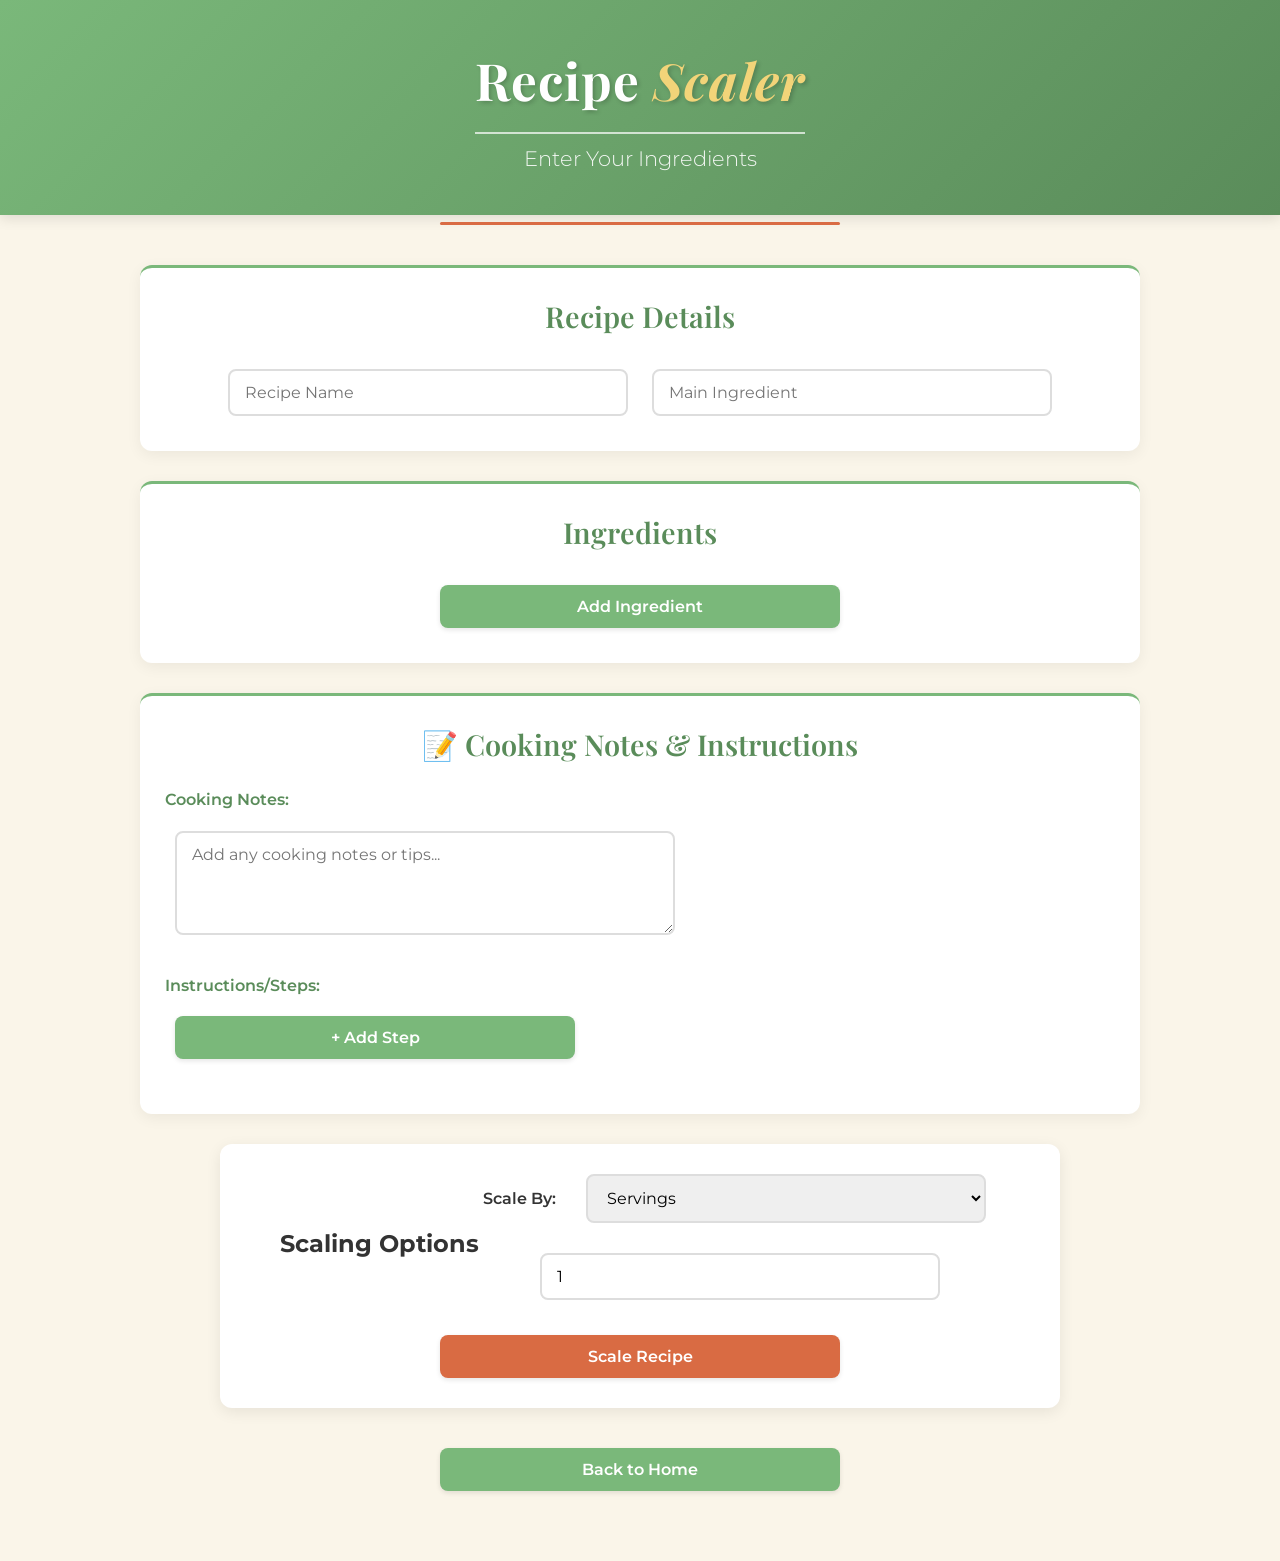
==== recipe scaler/enter_recipe.html @ bb7894bb "Initial commit" ====
<!DOCTYPE html>
<html lang="en">
<head>
  <meta charset="UTF-8" />
  <meta name="viewport" content="width=device-width, initial-scale=1.0"/>
  <title>Enter Recipe Manually</title>
  <link rel="stylesheet" href="styles.css" />
  <link href="https://fonts.googleapis.com/css2?family=Playfair+Display:wght@400;600;700&family=Montserrat:wght@300;400;500;600;700&display=swap" rel="stylesheet">
  <link rel="stylesheet" href="https://cdnjs.cloudflare.com/ajax/libs/font-awesome/5.15.4/css/all.min.css">
</head>
<body>
  <header>
    <h1>Recipe <span style="color: #F2D479; font-style: italic;">Scaler</span></h1>
    <p>Enter Your Ingredients</p>
  </header>

  <div class="main-content">
    <div class="card">
      <h2>Recipe Details</h2>
      <input type="text" id="recipeName" placeholder="Recipe Name" />
      <input type="text" id="mainIngredient" placeholder="Main Ingredient" />
    </div>

    <div class="card">
      <h2>Ingredients</h2>
      <div id="recipeIngredientsList"></div>
      <button onclick="addIngredient()" class="secondary-btn">Add Ingredient</button>
    </div>

    <div class="card">
      <h2>📝 Cooking Notes & Instructions</h2>
      <div class="notes-input-group">
        <label for="recipeNotes">Cooking Notes:</label>
        <textarea id="recipeNotes" placeholder="Add any cooking notes or tips..." rows="4"></textarea>
      </div>
      <div class="notes-input-group">
        <label for="recipeInstructions">Instructions/Steps:</label>
        <div id="instructionsSteps"></div>
        <button onclick="addInstructionStep()" class="secondary-btn">+ Add Step</button>
      </div>
    </div>

    <div class="scale-options">
      <h2>Scaling Options</h2>
      <div class="scale-controls">
        <label for="scalingOption">Scale By:</label>
        <select id="scalingOption">
          <option value="servings">Servings</option>
          <option value="quantity">Quantity</option>
        </select>
        <input type="number" id="scalingValue" value="1" min="1" />
      </div>
      <button onclick="scaleRecipe()" class="scale-btn">Scale Recipe</button>
    </div>

    <div class="nav-buttons">
      <button onclick="window.location.href='index.html'" class="secondary-btn">Back to Home</button>
    </div>
  </div>

  <script src="script.js"></script>
  <script src="recipe-enhancements.js"></script>
</body>
</html>
---- recipe scaler/styles.css ----
@import url('https://fonts.googleapis.com/css2?family=Playfair+Display:wght@400;600;700&family=Montserrat:wght@300;400;500;600;700&display=swap');

body {
  font-family: 'Montserrat', sans-serif;
  margin: 0;
  padding: 0;
  text-align: center;
  background-color: #FAF5E9;
  color: #333333;
  line-height: 1.6;
}

header {
  background: linear-gradient(135deg, #7AB87A, #5a8c5a);
  color: white;
  padding: 40px 20px;
  box-shadow: 0 4px 12px rgba(0, 0, 0, 0.1);
  margin-bottom: 30px;
  position: relative;
}

header:after {
  content: "";
  position: absolute;
  bottom: -10px;
  left: 50%;
  transform: translateX(-50%);
  width: 80%;
  max-width: 400px;
  height: 3px;
  background-color: #D96B43;
  border-radius: 3px;
}

header h1 {
  margin: 0;
  font-size: 3.2rem;
  font-weight: 700;
  font-family: 'Playfair Display', serif;
  text-shadow: 2px 2px 4px rgba(0, 0, 0, 0.2);
  letter-spacing: 1px;
  position: relative;
  display: inline-block;
}

header h1:after {
  content: "";
  position: absolute;
  bottom: -12px;
  left: 0;
  width: 100%;
  height: 2px;
  background-color: rgba(255, 255, 255, 0.7);
}

header p {
  margin: 20px 0 0;
  font-size: 1.3rem;
  opacity: 0.9;
  font-weight: 300;
}

.main-content {
  padding: 20px;
  max-width: 1000px;
  margin: 0 auto 40px;
}

input, select, button, textarea {
  margin: 10px;
  padding: 12px 15px;
  font-size: 16px;
  width: 80%;
  max-width: 400px;
  border: 2px solid #ddd;
  border-radius: 8px;
  transition: all 0.3s ease;
  box-sizing: border-box;
  font-family: 'Montserrat', sans-serif;
}

input:focus, select:focus, textarea:focus {
  border-color: #7AB87A;
  outline: none;
  box-shadow: 0 0 5px rgba(122, 184, 122, 0.3);
}

button {
  background-color: #D96B43;
  color: white;
  border: none;
  cursor: pointer;
  font-weight: 600;
  box-shadow: 0 2px 5px rgba(0, 0, 0, 0.1);
  transition: all 0.3s ease;
  font-family: 'Montserrat', sans-serif;
}

button:hover {
  background-color: #c25a36;
  transform: translateY(-2px);
  box-shadow: 0 4px 8px rgba(0, 0, 0, 0.15);
}

.ingredient-entry {
  display: flex;
  justify-content: center;
  gap: 15px;
  margin-bottom: 15px;
  flex-wrap: wrap;
  background-color: white;
  padding: 15px;
  border-radius: 10px;
  box-shadow: 0 2px 8px rgba(0, 0, 0, 0.05);
  max-width: 80%;
  margin-left: auto;
  margin-right: auto;
}

.scaled-recipe {
  background-color: white;
  padding: 25px;
  border-radius: 12px;
  box-shadow: 0 4px 15px rgba(0, 0, 0, 0.08);
  margin-bottom: 30px;
}

.scaled-recipe h2 {
  font-family: 'Playfair Display', serif;
  color: #5a8c5a;
  margin-top: 0;
  border-bottom: 2px solid #f0f0f0;
  padding-bottom: 10px;
  font-size: 1.8rem;
  font-weight: 600;
}

.scaled-recipe ul {
  text-align: left;
  max-width: 500px;
  margin: 20px auto;
  padding-left: 20px;
}

.scaled-recipe li {
  padding: 8px 0;
  border-bottom: 1px solid #f0f0f0;
}

#thumbnailContainer {
  margin: 30px auto;
  max-width: 500px;
  background-color: white;
  padding: 20px;
  border-radius: 12px;
  box-shadow: 0 8px 20px rgba(0, 0, 0, 0.12);
  border-top: 3px solid #7AB87A;
  transition: transform 0.3s ease;
}

#thumbnailContainer:hover {
  transform: translateY(-5px);
  box-shadow: 0 12px 25px rgba(0, 0, 0, 0.15);
}

#thumbnailContainer img {
  width: 100%;
  max-width: 450px;
  height: auto;
  border-radius: 8px;
  box-shadow: 0 4px 10px rgba(0, 0, 0, 0.1);
  object-fit: cover;
}

#thumbnailContainer p {
  margin-top: 15px;
  font-weight: 600;
  color: #333;
  font-family: 'Playfair Display', serif;
  font-size: 1.2rem;
  line-height: 1.4;
  padding: 0 10px;
}

.scale-options {
  display: flex;
  flex-wrap: wrap;
  justify-content: center;
  align-items: center;
  margin: 20px 0;
  background-color: white;
  padding: 20px;
  border-radius: 12px;
  box-shadow: 0 4px 15px rgba(0, 0, 0, 0.08);
  max-width: 80%;
  margin-left: auto;
  margin-right: auto;
}

label {
  font-weight: 600;
  margin-right: 10px;
}

@media (max-width: 768px) {
  .ingredient-entry {
    flex-direction: column;
    max-width: 90%;
  }
  
  input, select, button, textarea {
    width: 100%;
  }
  
  .scale-options {
    flex-direction: column;
    max-width: 90%;
  }
}

footer {
  background-color: #7AB87A;
  color: white;
  padding: 10px;
  position: fixed;
  bottom: 0;
  width: 100%;
  font-family: 'Montserrat', sans-serif;
}

.card {
  background-color: white;
  padding: 25px;
  border-radius: 12px;
  box-shadow: 0 4px 15px rgba(0, 0, 0, 0.06);
  margin-bottom: 30px;
  border-top: 3px solid #7AB87A;
}

.card h2 {
  font-family: 'Playfair Display', serif;
  color: #5a8c5a;
  margin-top: 0;
  margin-bottom: 20px;
  font-size: 1.8rem;
  font-weight: 600;
}

.secondary-btn {
  background-color: #F2D479;
  color: #333333;
  border: none;
}

.secondary-btn:hover {
  background-color: #e9c55f;
  border-color: transparent;
}

.scale-btn {
  background-color: #D96B43;
  padding: 12px 25px;
}

.scale-controls {
  display: flex;
  flex-wrap: wrap;
  align-items: center;
  justify-content: center;
  gap: 10px;
  margin-bottom: 15px;
}

.nav-buttons {
  display: flex;
  justify-content: center;
  gap: 20px;
  margin-top: 30px;
}

.recipe-content {
  padding: 10px;
  background-color: #f9f9f9;
  border-radius: 8px;
  max-width: 90%;
  margin: 0 auto;
}

#youtubeLink {
  width: 100%;
  max-width: 600px;
}

.video-source {
  margin: 10px 0 20px;
}

.video-source a {
  color: #5a8c5a;
  text-decoration: none;
  font-weight: 600;
  background-color: #effaef;
  padding: 6px 12px;
  border-radius: 4px;
  display: inline-block;
  transition: all 0.2s ease;
}

.video-source a:hover {
  background-color: #dff0df;
}

.loading {
  display: none;
  width: 40px;
  height: 40px;
  margin: 20px auto;
  border: 4px solid #f3f3f3;
  border-top: 4px solid #7AB87A;
  border-radius: 50%;
  animation: spin 2s linear infinite;
}

@keyframes spin {
  0% { transform: rotate(0deg); }
  100% { transform: rotate(360deg); }
}

/* Fade-in animation for content */
.fade-in {
  animation: fadeIn 0.5s ease-in-out;
}

@keyframes fadeIn {
  0% { opacity: 0; }
  100% { opacity: 1; }
}

.recipe-actions {
  display: flex;
  justify-content: center;
  gap: 15px;
  margin: 20px 0;
  flex-wrap: wrap;
}

.action-btn {
  background-color: #7AB87A;
  color: white;
  border: none;
  padding: 8px 15px;
  font-size: 14px;
  border-radius: 4px;
  cursor: pointer;
  display: flex;
  align-items: center;
  gap: 8px;
  font-family: 'Montserrat', sans-serif;
}

.action-btn:hover {
  background-color: #5a8c5a;
}

.dropdown {
  position: relative;
  display: inline-block;
}

.dropdown-content {
  display: none;
  position: absolute;
  background-color: white;
  min-width: 160px;
  box-shadow: 0 8px 16px rgba(0,0,0,0.1);
  z-index: 1;
  border-radius: 4px;
  top: 100%;
  left: 0;
}

.dropdown:hover .dropdown-content {
  display: block;
}

.dropdown-content a {
  color: #333;
  padding: 12px 16px;
  text-decoration: none;
  display: block;
  transition: all 0.2s;
}

.dropdown-content a:hover {
  background-color: #f5f5f5;
}

.saved-recipe-item {
  background-color: white;
  border-radius: 8px;
  margin-bottom: 10px;
  padding: 15px;
  box-shadow: 0 2px 5px rgba(0,0,0,0.05);
  transition: all 0.2s;
  cursor: pointer;
  position: relative;
}

.saved-recipe-item:hover {
  box-shadow: 0 4px 8px rgba(0,0,0,0.1);
}

.saved-recipe-item h3 {
  margin: 0 0 5px 0;
  color: #5a8c5a;
  font-family: 'Playfair Display', serif;
}

.saved-recipe-item p {
  margin: 0;
  font-size: 14px;
  color: #666;
}

.saved-recipe-actions {
  position: absolute;
  right: 15px;
  top: 15px;
  display: flex;
  gap: 10px;
}

.saved-recipe-actions button {
  background: none;
  border: none;
  color: #999;
  cursor: pointer;
  padding: 5px;
  font-size: 14px;
}

.saved-recipe-actions button:hover {
  color: #333;
}

.search-container {
  width: 100%;
  max-width: 800px;
  margin: 0 auto;
}

.search-tabs {
  display: flex;
  margin-bottom: 20px;
  border-bottom: 2px solid #eee;
}

.search-tab {
  padding: 10px 20px;
  margin-right: 5px;
  background-color: #e8e8e8;
  border: none;
  border-radius: 5px 5px 0 0;
  cursor: pointer;
  font-weight: 500;
  border-top: 3px solid transparent;
  font-family: 'Montserrat', sans-serif;
}

.search-tab.active {
  background-color: white;
  color: #5a8c5a;
  border-top: 3px solid #7AB87A;
  font-weight: bold;
}

.search-tab:hover:not(.active):not([data-tab="search-youtube"]) {
  background-color: #f0f0f0;
  border-top: 3px solid #e0e0e0;
}

.tab-content {
  display: none;
}

.tab-content.active {
  display: block;
  animation: fadeIn 0.3s ease-in-out;
}

.search-form {
  display: flex;
  flex-wrap: wrap;
  gap: 10px;
  margin-bottom: 20px;
  justify-content: center;
}

.search-form input {
  flex: 1;
  min-width: 200px;
}

.search-form select {
  width: auto;
  min-width: 150px;
}

.search-results {
  display: grid;
  grid-template-columns: repeat(auto-fill, minmax(280px, 1fr));
  gap: 20px;
  margin-top: 20px;
}

.search-result-item {
  background-color: white;
  border-radius: 8px;
  overflow: hidden;
  box-shadow: 0 2px 10px rgba(0,0,0,0.1);
  transition: transform 0.3s, box-shadow 0.3s;
  cursor: pointer;
}

.search-result-item:hover {
  transform: translateY(-5px);
  box-shadow: 0 5px 15px rgba(0,0,0,0.15);
}

.search-result-thumb {
  width: 100%;
  height: 160px;
  object-fit: cover;
}

.search-result-info {
  padding: 15px;
}

.search-result-title {
  font-weight: 600;
  margin: 0 0 5px 0;
  display: -webkit-box;
  -webkit-line-clamp: 2;
  -webkit-box-orient: vertical;
  overflow: hidden;
  text-overflow: ellipsis;
  height: 48px;
  font-family: 'Playfair Display', serif;
  font-size: 1.1rem;
}

.search-result-channel {
  font-size: 14px;
  color: #666;
  margin-bottom: 5px;
}

.search-result-views {
  font-size: 12px;
  color: #888;
}

.search-result-buttons {
  display: flex;
  justify-content: space-between;
  margin-top: 10px;
}

.search-result-button {
  padding: 8px 12px;
  background-color: #D96B43;
  color: white;
  border: none;
  border-radius: 4px;
  cursor: pointer;
  font-size: 14px;
  font-family: 'Montserrat', sans-serif;
}

.search-result-button:hover {
  background-color: #c25a36;
}

#pagination {
  display: flex;
  justify-content: center;
  margin-top: 20px;
  gap: 10px;
}

.pagination-button {
  padding: 8px 15px;
  background-color: #f5f5f5;
  border: 1px solid #ddd;
  border-radius: 4px;
  cursor: pointer;
}

.pagination-button.active {
  background-color: #7AB87A;
  color: white;
  border-color: #7AB87A;
}

.pagination-button:hover:not(.active) {
  background-color: #e5e5e5;
}

.search-form button {
  background-color: #D96B43;
  color: white;
  font-weight: bold;
  padding: 12px 20px;
  border-radius: 8px;
  box-shadow: 0 4px 8px rgba(0, 0, 0, 0.2);
  transition: all 0.3s ease;
  width: auto;
  min-width: 120px;
}

.search-form button:hover {
  background-color: #c25a36;
  transform: translateY(-3px);
  box-shadow: 0 6px 12px rgba(0, 0, 0, 0.25);
}

.search-tab[data-tab="search-youtube"] {
  background-color: #D96B43;
  color: white;
  font-weight: bold;
  border-top: 3px solid #D96B43;
  box-shadow: 0 -2px 5px rgba(0, 0, 0, 0.1);
}

.search-tab[data-tab="search-youtube"]:hover {
  background-color: #c25a36;
}

.search-tab[data-tab="search-youtube"].active {
  background-color: #c25a36;
  color: white;
}
/* ============================================================================
   RECIPE ENHANCEMENTS STYLES
   ============================================================================ */

/* Ingredient Categorization */
.ingredient-category-section {
  background-color: white;
  padding: 20px;
  border-radius: 10px;
  margin-bottom: 20px;
  box-shadow: 0 2px 8px rgba(0, 0, 0, 0.05);
  border-left: 5px solid #7AB87A;
}

.category-header {
  color: #5a8c5a;
  font-size: 1.3rem;
  margin: 0 0 15px 0;
  font-weight: 600;
  font-family: 'Playfair Display', serif;
}

.category-ingredients {
  display: flex;
  flex-direction: column;
  gap: 10px;
}

.category-item {
  background-color: #f9f9f9;
  padding: 10px 15px;
  border-radius: 6px;
  border: 1px solid #e0e0e0;
  transition: all 0.3s ease;
}

.category-item:hover {
  background-color: #fff5f5;
  border-color: #D96B43;
}

/* Unit Conversion Toggle */
.recipe-controls {
  background-color: #f0f0f0;
  padding: 15px;
  border-radius: 8px;
  margin-bottom: 20px;
  display: flex;
  align-items: center;
  gap: 15px;
  flex-wrap: wrap;
}

.unit-toggle {
  padding: 10px 15px;
  border: 2px solid #7AB87A;
  border-radius: 6px;
  font-size: 14px;
  background-color: white;
  color: #333;
  cursor: pointer;
  transition: all 0.3s ease;
}

.unit-toggle:hover {
  background-color: #f0f0f0;
  border-color: #D96B43;
}

.unit-toggle:focus {
  outline: none;
  border-color: #D96B43;
  box-shadow: 0 0 5px rgba(217, 107, 67, 0.3);
}

/* Recipe Hint */
.recipe-hint {
  color: #666;
  font-size: 0.95rem;
  font-style: italic;
  margin: 10px 0 15px 0;
  padding: 10px;
  background-color: #fffacd;
  border-left: 4px solid #FFD700;
  border-radius: 4px;
}

/* Editable Ingredients */
#scaledIngredients li {
  cursor: pointer;
  transition: all 0.3s ease;
  padding: 10px;
  border-radius: 4px;
  background-color: #fafafa;
  border: 1px solid #e5e5e5;
}

#scaledIngredients li:hover {
  background-color: #fff5f5;
  border-color: #D96B43;
  box-shadow: 0 2px 6px rgba(217, 107, 67, 0.2);
}

.ingredient-edit-input {
  font-family: 'Montserrat', sans-serif !important;
  padding: 8px !important;
  border: 2px solid #D96B43 !important;
  border-radius: 4px !important;
  font-size: 16px !important;
  width: 100% !important;
}

/* Notes & Instructions Section */
.notes-input-group {
  margin-bottom: 20px;
  text-align: left;
}

.notes-input-group label {
  display: block;
  margin-bottom: 8px;
  font-weight: 600;
  color: #5a8c5a;
}

#recipeNotes,
.step-input {
  width: 100%;
  max-width: 500px;
  padding: 12px 15px;
  border: 2px solid #ddd;
  border-radius: 8px;
  font-family: 'Montserrat', sans-serif;
  font-size: 16px;
  resize: vertical;
  box-sizing: border-box;
  transition: all 0.3s ease;
}

#recipeNotes:focus,
.step-input:focus {
  border-color: #7AB87A;
  outline: none;
  box-shadow: 0 0 5px rgba(122, 184, 122, 0.3);
}

.instruction-step {
  display: flex;
  align-items: center;
  gap: 10px;
  margin-bottom: 12px;
  background-color: #f9f9f9;
  padding: 12px;
  border-radius: 6px;
  border: 1px solid #e0e0e0;
}

.step-number {
  display: flex;
  align-items: center;
  justify-content: center;
  width: 28px;
  height: 28px;
  background-color: #7AB87A;
  color: white;
  border-radius: 50%;
  font-weight: 600;
  flex-shrink: 0;
}

.step-input {
  flex: 1;
  max-width: none;
  margin: 0;
}

.remove-btn {
  padding: 6px 10px;
  background-color: #ff6b6b;
  color: white;
  border: none;
  border-radius: 4px;
  cursor: pointer;
  font-weight: bold;
  transition: all 0.3s ease;
  min-width: auto;
  width: auto;
  max-width: none;
  margin: 0;
  font-size: 18px;
  line-height: 1;
}

.remove-btn:hover {
  background-color: #ff5252;
  transform: scale(1.1);
}

/* Recipe Notes Display */
.recipe-notes-box,
.recipe-instructions-box {
  background-color: #f9f9f9;
  border-left: 5px solid #7AB87A;
  padding: 15px;
  border-radius: 6px;
  margin-top: 20px;
  text-align: left;
}

.recipe-notes-box h3,
.recipe-instructions-box h3 {
  color: #5a8c5a;
  margin-top: 0;
  font-family: 'Playfair Display', serif;
}

.recipe-instructions-box ol {
  margin: 10px 0;
  padding-left: 20px;
}

.recipe-instructions-box li {
  margin-bottom: 10px;
  line-height: 1.6;
}

#recipeNotesDisplay {
  margin-top: 20px;
}

/* ============================================================================
   AUDIO EXTRACTION STYLES
   ============================================================================ */

.button-group {
  display: flex;
  gap: 10px;
  justify-content: center;
  flex-wrap: wrap;
  align-items: center;
}

.button-group button {
  flex: 1;
  min-width: 120px;
}

.extraction-stages {
  margin: 20px auto;
  padding: 20px;
  background-color: #f0f8f5;
  border-left: 4px solid #7AB87A;
  border-radius: 8px;
  max-width: 500px;
  animation: slideIn 0.3s ease-out;
}

@keyframes slideIn {
  from {
    opacity: 0;
    transform: translateY(-10px);
  }
  to {
    opacity: 1;
    transform: translateY(0);
  }
}

.stage {
  display: flex;
  align-items: center;
  gap: 12px;
  padding: 10px;
  margin: 8px 0;
  border-radius: 6px;
  transition: all 0.3s ease;
  background-color: rgba(255, 255, 255, 0.5);
}

.stage-icon {
  font-size: 1.5rem;
  min-width: 30px;
  text-align: center;
  display: inline-block;
  animation: pulse 1s ease-in-out infinite;
}

.stage.complete .stage-icon {
  animation: none;
  font-size: 1.3rem;
}

.stage.error .stage-icon {
  animation: shake 0.5s ease-in-out;
}

@keyframes pulse {
  0%, 100% {
    opacity: 1;
    transform: scale(1);
  }
  50% {
    opacity: 0.6;
    transform: scale(1.1);
  }
}

@keyframes shake {
  0%, 100% {
    transform: translateX(0);
  }
  25% {
    transform: translateX(-5px);
  }
  75% {
    transform: translateX(5px);
  }
}

.stage-text {
  font-size: 1rem;
  color: #333;
  font-weight: 500;
}

.stage.pending {
  opacity: 0.7;
  color: #7AB87A;
}

.stage.complete {
  opacity: 1;
  color: #2d7a2d;
  background-color: rgba(122, 184, 122, 0.1);
}

.stage.error {
  opacity: 1;
  color: #d9534f;
  background-color: rgba(217, 83, 79, 0.1);
}

/* Secondary button styling */
.secondary-btn {
  background-color: #7AB87A;
  color: white;
  border: none;
  cursor: pointer;
  font-weight: 600;
  box-shadow: 0 2px 5px rgba(0, 0, 0, 0.1);
  transition: all 0.3s ease;
  font-family: 'Montserrat', sans-serif;
}

.secondary-btn:hover {
  background-color: #5a8c5a;
  box-shadow: 0 4px 10px rgba(0, 0, 0, 0.15);
  transform: translateY(-2px);
}

/* Responsive Design for Enhancements */
@media (max-width: 768px) {
  .recipe-controls {
    flex-direction: column;
    align-items: flex-start;
  }

  .unit-toggle {
    width: 100%;
    max-width: 400px;
  }

  .instruction-step {
    flex-direction: column;
    align-items: flex-start;
  }

  .step-input {
    width: 100% !important;
  }

  .ingredient-category-section {
    padding: 15px;
  }

  .category-header {
    font-size: 1.1rem;
  }

  .button-group {
    flex-direction: column;
  }

  .button-group button {
    width: 100%;
  }

  .extraction-stages {
    max-width: 100%;
    margin: 15px;
  }
}

/* ============================================================================
   INGREDIENT CARDS & SUBSTITUTION DROPDOWN
   ============================================================================ */

.ingredient-item {
  background: #ffffff;
  padding: 14px 18px;
  border-radius: 10px;
  margin: 0 auto 10px auto;
  max-width: 500px;
  box-shadow: 0 2px 6px rgba(0, 0, 0, 0.06);
  transition: transform 0.15s ease;
  cursor: pointer;
  text-align: left;
}

.ingredient-item:hover {
  transform: translateY(-1px);
}

.substitution-dropdown {
  margin-top: 6px;
  background: #f8f8f8;
  border-radius: 8px;
  padding: 8px;
}

.substitution-option {
  padding: 6px;
  cursor: pointer;
  border-radius: 6px;
}

.substitution-option:hover {
  background: #ececec;
}

/* ============================================================================
   INGREDIENT LANGUAGE TOGGLE
   ============================================================================ */

.ingredient-language-toggle {
  display: flex;
  align-items: center;
  justify-content: center;
  gap: 8px;
  margin: 10px auto 20px auto;
}

.ingredient-language-toggle span {
  font-size: 0.9rem;
  color: #555;
}

.ingredient-language-toggle .lang-toggle {
  padding: 4px 10px;
  border-radius: 999px;
  border: 1px solid #ccc;
  background: #f8f8f8;
  cursor: pointer;
  font-size: 0.85rem;
  min-width: auto;
  width: auto;
}

.ingredient-language-toggle .lang-toggle.active {
  background: #7AB87A;
  color: white;
  border-color: #7AB87A;
}
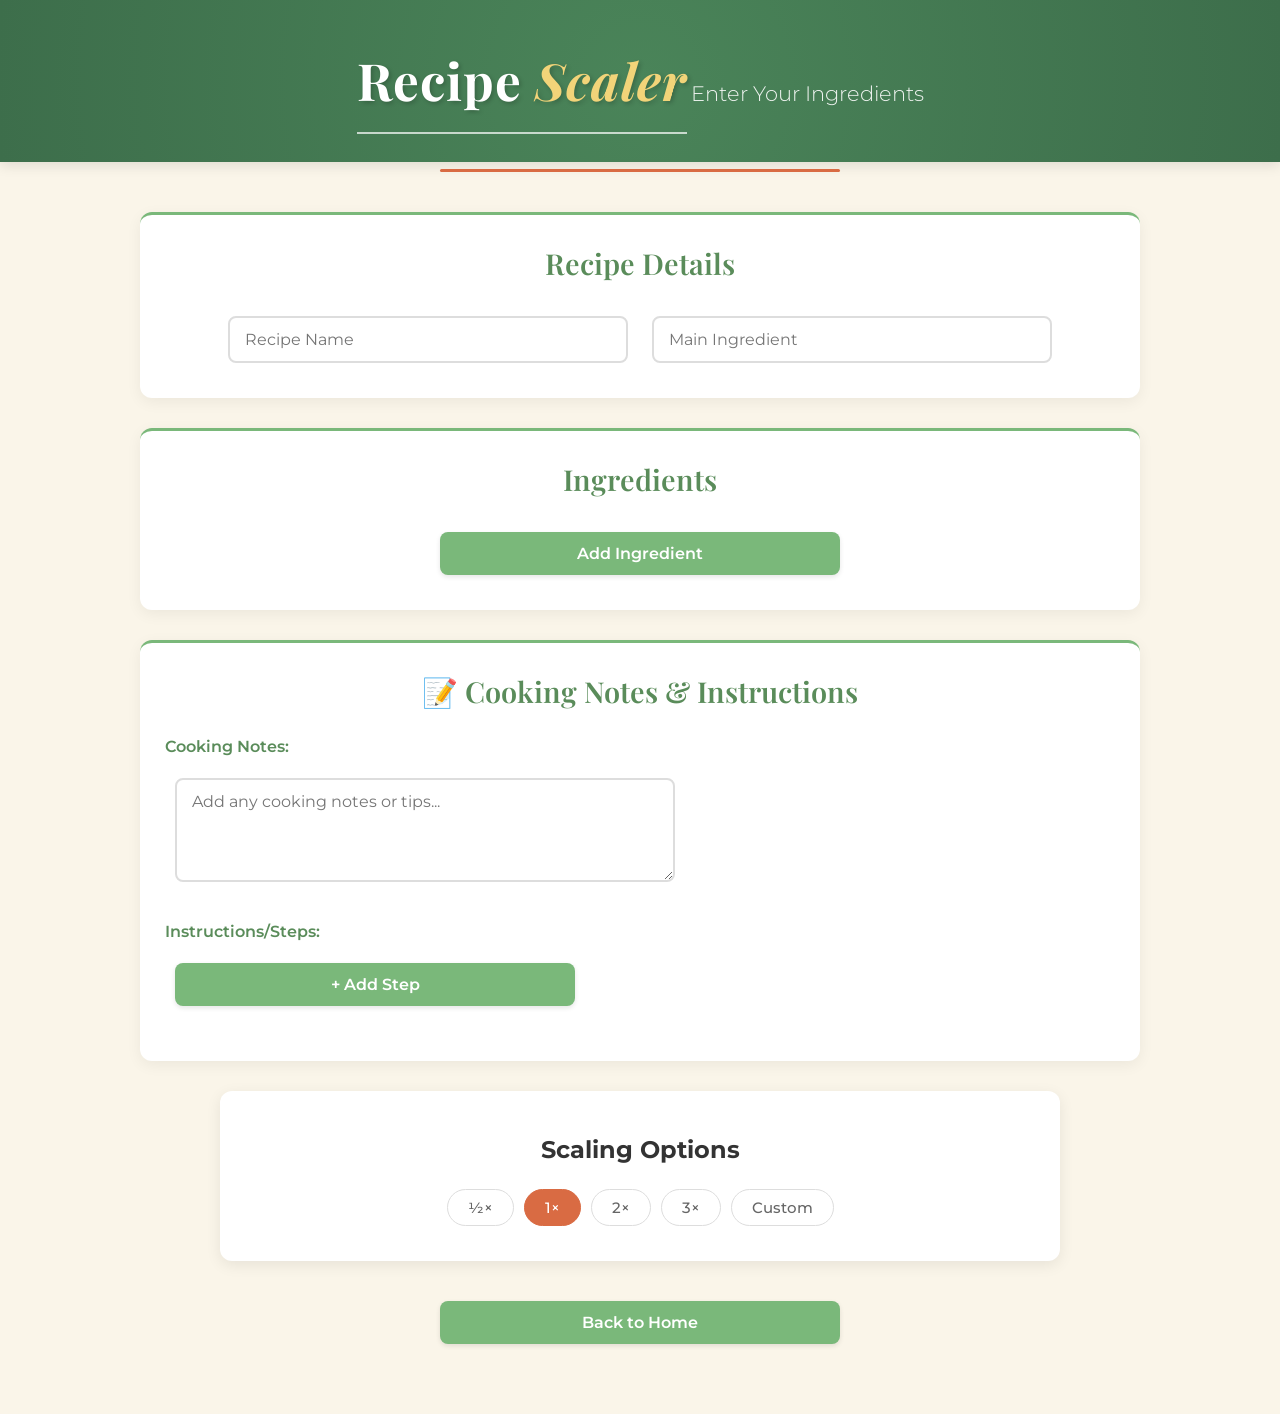
==== commit 755d2615: "Final working model v1" ====
--- a/recipe scaler/enter_recipe.html
+++ b/recipe scaler/enter_recipe.html
@@ -40,17 +40,28 @@
       </div>
     </div>
 
-    <div class="scale-options">
-      <h2>Scaling Options</h2>
-      <div class="scale-controls">
+    <div class="scale-options" style="flex-direction: column;">
+      <h2 style="width: 100%; text-align: center; margin-bottom: 20px;">Scaling Options</h2>
+      
+      <div class="quick-scale-container" style="width: 100%; margin-bottom: 15px;">
+        <div class="quick-scale-chips">
+          <button class="scale-chip" onclick="setQuickScale(0.5, this)">½×</button>
+          <button class="scale-chip active" onclick="setQuickScale(1, this)">1×</button>
+          <button class="scale-chip" onclick="setQuickScale(2, this)">2×</button>
+          <button class="scale-chip" onclick="setQuickScale(3, this)">3×</button>
+          <button class="scale-chip" onclick="showCustomScale(this)">Custom</button>
+        </div>
+      </div>
+
+      <div class="scale-controls" id="custom-scale-controls" style="display: none; width: 100%; justify-content: center; flex-wrap: wrap;">
         <label for="scalingOption">Scale By:</label>
         <select id="scalingOption">
           <option value="servings">Servings</option>
           <option value="quantity">Quantity</option>
         </select>
-        <input type="number" id="scalingValue" value="1" min="1" />
+        <input type="number" id="scalingValue" value="1" min="0.1" step="0.1" />
+        <button onclick="scaleRecipe()" class="scale-btn" style="margin-top: 15px;">Scale Recipe</button>
       </div>
-      <button onclick="scaleRecipe()" class="scale-btn">Scale Recipe</button>
     </div>
 
     <div class="nav-buttons">
@@ -60,5 +71,24 @@
 
   <script src="script.js"></script>
   <script src="recipe-enhancements.js"></script>
+  <script>
+    window.setQuickScale = function(multiplier, btn) {
+      document.querySelectorAll('.scale-chip').forEach(c => c.classList.remove('active'));
+      btn.classList.add('active');
+      const customControls = document.getElementById('custom-scale-controls');
+      if(customControls) customControls.style.display = 'none';
+      
+      document.getElementById('scalingOption').value = 'servings';
+      document.getElementById('scalingValue').value = multiplier;
+      if (typeof scaleRecipe === 'function') scaleRecipe();
+    };
+    
+    window.showCustomScale = function(btn) {
+      document.querySelectorAll('.scale-chip').forEach(c => c.classList.remove('active'));
+      btn.classList.add('active');
+      const customControls = document.getElementById('custom-scale-controls');
+      if(customControls) customControls.style.display = 'flex';
+    };
+  </script>
 </body>
 </html>
--- a/recipe scaler/styles.css
+++ b/recipe scaler/styles.css
@@ -11,7 +11,7 @@
 }
 
 header {
-  background: linear-gradient(135deg, #7AB87A, #5a8c5a);
+  background: radial-gradient(circle, #4a8459 0%, #3d6e4b 100%);
   color: white;
   padding: 40px 20px;
   box-shadow: 0 4px 12px rgba(0, 0, 0, 0.1);
@@ -54,10 +54,98 @@
 }
 
 header p {
-  margin: 20px 0 0;
+  margin: 10px 0 0;
   font-size: 1.3rem;
   opacity: 0.9;
   font-weight: 300;
+  display: inline-block;
+  position: relative;
+  z-index: 1;
+}
+
+/* UI Refresh Additions */
+.step-badge {
+  background-color: #7AB87A;
+  color: #1e3a24;
+  padding: 6px 16px;
+  border-radius: 99px;
+  font-weight: 600;
+  font-size: 0.95rem;
+  display: inline-block;
+}
+
+.url-input-row {
+  display: flex;
+  gap: 10px;
+  max-width: 600px;
+  margin: 0 auto;
+  align-items: stretch;
+}
+
+.url-input-row input {
+  flex: 1;
+  margin: 0;
+  width: auto;
+  border-radius: 8px;
+}
+
+.icon-submit-btn {
+  margin: 0;
+  padding: 0;
+  width: 50px;
+  border-radius: 8px;
+  flex-shrink: 0;
+  display: flex;
+  justify-content: center;
+  align-items: center;
+  background-color: #D96B43;
+  color: white;
+  border: none;
+  cursor: pointer;
+}
+
+.icon-submit-btn:hover {
+  background-color: #c25a36;
+}
+
+.muted-helper {
+  color: #888;
+  font-size: 0.85rem;
+  margin-top: 12px;
+}
+
+.quick-scale-chips {
+  display: flex;
+  gap: 10px;
+  justify-content: center;
+  flex-wrap: wrap;
+}
+
+.scale-chip {
+  background: white;
+  color: #666;
+  border: 1px solid #ddd;
+  border-radius: 99px;
+  padding: 8px 20px;
+  font-weight: 500;
+  font-size: 0.95rem;
+  margin: 0;
+  width: auto;
+  cursor: pointer;
+  transition: all 0.2s ease;
+  box-shadow: none;
+}
+
+.scale-chip:hover {
+  background: #f5f5f5;
+  transform: none;
+  box-shadow: none;
+}
+
+.scale-chip.active {
+  background: #D96B43;
+  color: white;
+  border-color: #D96B43;
 }
 
 .main-content {
@@ -66,7 +154,10 @@
   margin: 0 auto 40px;
 }
 
-input, select, button, textarea {
+input,
+select,
+button,
+textarea {
   margin: 10px;
   padding: 12px 15px;
   font-size: 16px;
@@ -79,7 +170,9 @@
   font-family: 'Montserrat', sans-serif;
 }
 
-input:focus, select:focus, textarea:focus {
+input:focus,
+select:focus,
+textarea:focus {
   border-color: #7AB87A;
   outline: none;
   box-shadow: 0 0 5px rgba(122, 184, 122, 0.3);
@@ -163,6 +256,26 @@
   box-shadow: 0 12px 25px rgba(0, 0, 0, 0.15);
 }
 
+#thumbnailContainer .video-player-wrapper {
+  position: relative;
+  width: 100%;
+  padding-bottom: 56.25%;
+  /* 16:9 Aspect Ratio */
+  height: 0;
+  border-radius: 8px;
+  overflow: hidden;
+  box-shadow: 0 4px 12px rgba(0, 0, 0, 0.15);
+}
+
+#thumbnailContainer .video-player-wrapper iframe {
+  position: absolute;
+  top: 0;
+  left: 0;
+  width: 100%;
+  height: 100%;
+  border: none;
+}
+
 #thumbnailContainer img {
   width: 100%;
   max-width: 450px;
@@ -207,11 +320,14 @@
     flex-direction: column;
     max-width: 90%;
   }
-  
-  input, select, button, textarea {
+
+  input,
+  select,
+  button,
+  textarea {
     width: 100%;
   }
-  
+
   .scale-options {
     flex-direction: column;
     max-width: 90%;
@@ -321,9 +437,62 @@
   animation: spin 2s linear infinite;
 }
 
+/* Audio fallback loader: overrides spinner-only loading state */
+.loading.loading-panel {
+  width: auto;
+  height: auto;
+  max-width: 520px;
+  border: none;
+  border-radius: 12px;
+  animation: none;
+  margin: 16px auto 0;
+}
+
+.audio-loading-panel {
+  display: flex;
+  flex-direction: column;
+  align-items: center;
+  justify-content: center;
+  gap: 8px;
+  padding: 14px 16px;
+  background: #ffffff;
+  border: 1px solid #e8ece8;
+  border-radius: 10px;
+  box-shadow: 0 2px 8px rgba(0, 0, 0, 0.06);
+}
+
+.audio-loading-spinner {
+  width: 22px;
+  height: 22px;
+  border-radius: 50%;
+  border: 2.5px solid #dce8dc;
+  border-top-color: #7AB87A;
+  animation: spin 0.8s linear infinite;
+}
+
+.audio-loading-title {
+  margin: 0;
+  color: #2B2D42;
+  font-size: 14px;
+  font-weight: 500;
+  text-align: center;
+}
+
+.audio-loading-subtitle {
+  margin: 0;
+  color: #6b7280;
+  font-size: 12px;
+  text-align: center;
+}
+
 @keyframes spin {
-  0% { transform: rotate(0deg); }
-  100% { transform: rotate(360deg); }
+  0% {
+    transform: rotate(0deg);
+  }
+
+  100% {
+    transform: rotate(360deg);
+  }
 }
 
 /* Fade-in animation for content */
@@ -332,8 +501,13 @@
 }
 
 @keyframes fadeIn {
-  0% { opacity: 0; }
-  100% { opacity: 1; }
+  0% {
+    opacity: 0;
+  }
+
+  100% {
+    opacity: 1;
+  }
 }
 
 .recipe-actions {
@@ -372,7 +546,7 @@
   position: absolute;
   background-color: white;
   min-width: 160px;
-  box-shadow: 0 8px 16px rgba(0,0,0,0.1);
+  box-shadow: 0 8px 16px rgba(0, 0, 0, 0.1);
   z-index: 1;
   border-radius: 4px;
   top: 100%;
@@ -400,14 +574,15 @@
   border-radius: 8px;
   margin-bottom: 10px;
   padding: 15px;
-  box-shadow: 0 2px 5px rgba(0,0,0,0.05);
+  padding-right: 70px;
+  box-shadow: 0 2px 5px rgba(0, 0, 0, 0.05);
   transition: all 0.2s;
   cursor: pointer;
   position: relative;
 }
 
 .saved-recipe-item:hover {
-  box-shadow: 0 4px 8px rgba(0,0,0,0.1);
+  box-shadow: 0 4px 8px rgba(0, 0, 0, 0.1);
 }
 
 .saved-recipe-item h3 {
@@ -517,14 +692,14 @@
   background-color: white;
   border-radius: 8px;
   overflow: hidden;
-  box-shadow: 0 2px 10px rgba(0,0,0,0.1);
+  box-shadow: 0 2px 10px rgba(0, 0, 0, 0.1);
   transition: transform 0.3s, box-shadow 0.3s;
   cursor: pointer;
 }
 
 .search-result-item:hover {
   transform: translateY(-5px);
-  box-shadow: 0 5px 15px rgba(0,0,0,0.15);
+  box-shadow: 0 5px 15px rgba(0, 0, 0, 0.15);
 }
 
 .search-result-thumb {
@@ -542,6 +717,7 @@
   margin: 0 0 5px 0;
   display: -webkit-box;
   -webkit-line-clamp: 2;
+  line-clamp: 2;
   -webkit-box-orient: vertical;
   overflow: hidden;
   text-overflow: ellipsis;
@@ -591,10 +767,13 @@
 
 .pagination-button {
   padding: 8px 15px;
-  background-color: #f5f5f5;
-  border: 1px solid #ddd;
+  background-color: #D96B43;
+  color: white;
+  border: 1px solid #c25a36;
   border-radius: 4px;
   cursor: pointer;
+  font-weight: 500;
+  transition: all 0.2s ease;
 }
 
 .pagination-button.active {
@@ -604,7 +783,8 @@
 }
 
 .pagination-button:hover:not(.active) {
-  background-color: #e5e5e5;
+  background-color: #c25a36;
+  transform: translateY(-1px);
 }
 
 .search-form button {
@@ -637,10 +817,42 @@
   background-color: #c25a36;
 }
 
-.search-tab[data-tab="search-youtube"].active {
-  background-color: #c25a36;
-  color: white;
-}
+/* Substitutions UI Enhancements */
+.substitution-item {
+  border-left: 3px solid #E63946;
+  padding: 12px;
+  margin-bottom: 12px;
+  background: white;
+  border-radius: 0 8px 8px 0;
+  cursor: pointer;
+  transition: all 0.25s cubic-bezier(0.4, 0, 0.2, 1);
+  box-shadow: 0 1px 3px rgba(0, 0, 0, 0.05);
+}
+
+.substitution-item:hover {
+  background-color: #FFF9F0;
+  transform: translateX(6px);
+  box-shadow: 0 4px 12px rgba(217, 107, 67, 0.1);
+  border-left-color: #D96B43;
+}
+
+.substitution-item strong {
+  transition: color 0.2s;
+}
+
+.substitution-item:hover strong {
+  color: #D96B43;
+}
+
+.substitution-item i {
+  transition: all 0.2s;
+}
+
+.substitution-item:hover i {
+  opacity: 1 !important;
+  transform: scale(1.2);
+}
+
 /* ============================================================================
    RECIPE ENHANCEMENTS STYLES
    ============================================================================ */
@@ -903,6 +1115,7 @@
     opacity: 0;
     transform: translateY(-10px);
   }
+
   to {
     opacity: 1;
     transform: translateY(0);
@@ -938,10 +1151,13 @@
 }
 
 @keyframes pulse {
-  0%, 100% {
+
+  0%,
+  100% {
     opacity: 1;
     transform: scale(1);
   }
+
   50% {
     opacity: 0.6;
     transform: scale(1.1);
@@ -949,12 +1165,16 @@
 }
 
 @keyframes shake {
-  0%, 100% {
+
+  0%,
+  100% {
     transform: translateX(0);
   }
+
   25% {
     transform: translateX(-5px);
   }
+
   75% {
     transform: translateX(5px);
   }
